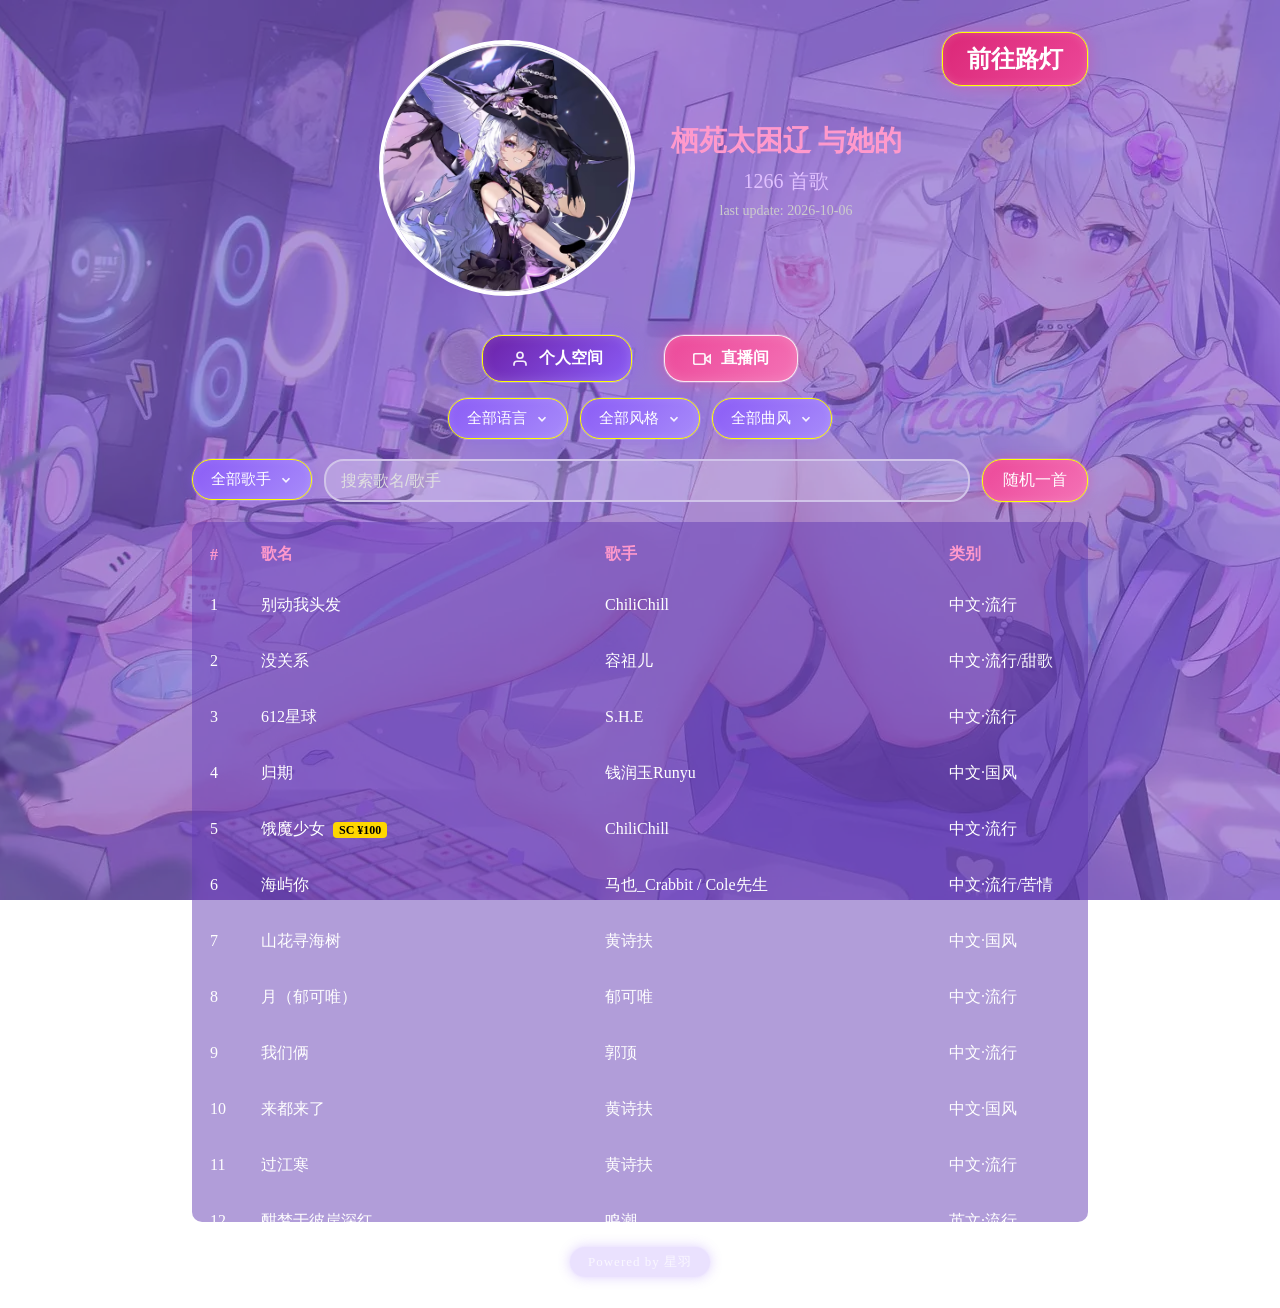
==== index.html @ ec398e2e "更新页面最后更新日期2026-10-06" ====
<!DOCTYPE html>
<html lang="zh-CN">
<head>
<meta charset="UTF-8">
<meta name="viewport" content="width=device-width, initial-scale=1.0, viewport-fit=cover">
<title>栖苑歌单</title>
<link rel="icon" href="./favicon.ico" type="image/x-icon">
<link rel="stylesheet" href="./style.css?v=18">
</head>
<body>
<!-- 欢迎动画遮罩：进入页面时暗化全屏，表情包+欢迎语弹入渐显，约1.8秒后淡出消失 -->
<div id="welcome-overlay">
    <div class="welcome-content">
                        <img class="welcome-emoji" src="./welcome-emoji.png" alt="欢迎表情">
        <span class="welcome-spark s1"></span>
        <span class="welcome-spark s2"></span>
        <span class="welcome-spark s3"></span>
        <span class="welcome-spark s4"></span>
        <span class="welcome-spark s5"></span>
        <p class="welcome-text">欢迎来到苑小苑的歌单</p>
    </div>
</div>
<!-- 随机歌曲弹窗 -->
<div class="random-modal-mask" id="randomModal">
    <div class="random-modal-box">
        <div class="modal-song-title" id="modalSongTitle"></div>
        <div class="modal-singer-text" id="modalSingerText"></div>
        <div class="modal-tag-wrap" id="tagsContainer">
            <span class="modal-tag-item" id="tagLang"></span>
            <span class="modal-tag-item" id="tagGenre"></span>
            <span class="modal-tag-item" id="tagStyle"></span>
        </div>
        <div class="modal-btn-group">
            <button class="modal-action-btn btn-copy-song" id="modalCopyBtn">复制歌名</button>
            <button class="modal-action-btn btn-re-random" id="modalReRandomBtn">重新随机</button>
        </div>
    </div>
</div>
<!-- 气泡容器 -->
<div id="toast-container"></div>

<!-- PC左右并排、文字居中；移动端自动上下 -->
<div class="header">
    <div class="header-avatar-wrap">
        <a href="https://space.bilibili.com/303246676" target="_blank" class="avatar-link">
            <img src="./e22a6dd351d3eb09e7f238e264fd06a2303246676.jpg@560w_560h_1e_1c.avif" alt="头像" class="avatar">
        </a>
    </div>
    <div class="header-text-wrap">
        <h1>栖苑太困辽 与她的</h1>
        <p id="song-count">0 首歌</p>
        <div class="update-info">last update: 2026-10-06</div>
    </div>
    <button class="top-right-btn" onclick="window.open('https://qiyuanyuan.feishu.cn/wiki/ABozwohdai54eWkUhVfc49nLnCe?table=tblAyMnUJgpuWVqp&view=vewXxBNTOK','_blank')">前往路灯</button>
</div>

<!-- B站按钮栏 -->
<div class="user-link-bar">
    <a class="user-link-btn" href="https://space.bilibili.com/303246676" target="_blank">
        <svg class="btn-icon" viewBox="0 0 24 24" fill="none" stroke="currentColor" stroke-width="2">
            <path d="M20 21v-2a4 4 0 0 0-4-4H8a4 4 0 0 0-4 4v2"></path>
            <circle cx="12" cy="7" r="4"></circle>
        </svg>
        个人空间
    </a>
    <a class="user-link-btn live" href="https://live.bilibili.com/10049827" target="_blank">
        <svg class="btn-icon" viewBox="0 0 24 24" fill="none" stroke="currentColor" stroke-width="2">
            <polygon points="23 7 16 12 23 17 23 7"></polygon>
            <rect x="1" y="5" width="15" height="14" rx="2"></rect>
        </svg>
        直播间
    </a>
</div>

<!-- PC端一行筛选（大屏显示） -->
<div class="filter-bar">
    <button class="filter-btn active" data-type="lang" data-val="all">全部语言</button>
    <button class="filter-btn" data-type="lang" data-val="中文">中文</button>
    <button class="filter-btn" data-type="lang" data-val="日文">日文</button>
    <button class="filter-btn" data-type="lang" data-val="英文">英文</button>
    <button class="filter-btn active" data-type="style" data-val="all">全部风格</button>
    <button class="filter-btn" data-type="style" data-val="甜歌">甜歌</button>
    <button class="filter-btn" data-type="style" data-val="苦情">苦情</button>
    <button class="filter-btn active" data-type="qufeng" data-val="all">全部曲风</button>
    <button class="filter-btn" data-type="qufeng" data-val="流行">流行</button>
    <button class="filter-btn" data-type="qufeng" data-val="国风">国风</button>
</div>



<!-- 筛选下拉框（<1700px 时替代一行按钮，交互与歌手下拉一致） -->
<div class="filter-select-bar">
    <div class="singer-select-wrap filter-select-wrap" data-ftype="lang">
        <button type="button" class="singer-select filter-select" aria-haspopup="listbox" aria-expanded="false">
            <span class="singer-select-label">全部语言</span>
            <svg class="singer-select-arrow" viewBox="0 0 24 24" width="14" height="14" fill="none" stroke="#fff" stroke-width="3" aria-hidden="true"><path d="M6 9l6 6 6-6"/></svg>
        </button>
        <ul class="singer-select-dropdown" role="listbox" hidden></ul>
    </div>
    <div class="singer-select-wrap filter-select-wrap" data-ftype="style">
        <button type="button" class="singer-select filter-select" aria-haspopup="listbox" aria-expanded="false">
            <span class="singer-select-label">全部风格</span>
            <svg class="singer-select-arrow" viewBox="0 0 24 24" width="14" height="14" fill="none" stroke="#fff" stroke-width="3" aria-hidden="true"><path d="M6 9l6 6 6-6"/></svg>
        </button>
        <ul class="singer-select-dropdown" role="listbox" hidden></ul>
    </div>
    <div class="singer-select-wrap filter-select-wrap" data-ftype="qufeng">
        <button type="button" class="singer-select filter-select" aria-haspopup="listbox" aria-expanded="false">
            <span class="singer-select-label">全部曲风</span>
            <svg class="singer-select-arrow" viewBox="0 0 24 24" width="14" height="14" fill="none" stroke="#fff" stroke-width="3" aria-hidden="true"><path d="M6 9l6 6 6-6"/></svg>
        </button>
        <ul class="singer-select-dropdown" role="listbox" hidden></ul>
    </div>
</div>
<!-- 搜索 -->
<div class="search-bar">
    <!-- 歌手下拉框：自定义组件（下拉面板滚动条可定制为紫色，动效参考主流现代化下拉框） -->
    <div class="singer-select-wrap" id="singerSelectWrap">
        <button type="button" class="singer-select" id="singerSelectBtn" aria-haspopup="listbox" aria-expanded="false">
            <span class="singer-select-label" id="singerSelectLabel">全部歌手</span>
            <svg class="singer-select-arrow" viewBox="0 0 24 24" width="14" height="14" fill="none" stroke="#fff" stroke-width="3" aria-hidden="true"><path d="M6 9l6 6 6-6"/></svg>
        </button>
        <ul class="singer-select-dropdown" id="singerSelectDropdown" role="listbox" hidden></ul>
    </div>
    <input class="search-input" placeholder="搜索歌名/歌手">
    <button class="random-btn">随机一首</button>
</div>
<!-- 歌单列表 -->
 <div class="list-container">
    <div class="song-list-wrap" id="list"></div>
</div>

<!-- 底部标识 -->
<div class="footer">
    <span class="footer-brand">Powered by 星羽</span>
</div>
<script src="./app.js?v=15"></script>
</body>
</html>
---- style.css ----
/* 全局样式 */
* {
    margin: 0;
    padding: 0;
    box-sizing: border-box;
    -webkit-tap-highlight-color: transparent;
}
/* 禁止 iOS 横屏时自动放大字体 */
html {
    -webkit-text-size-adjust: 100%;
    text-size-adjust: 100%;
}
/* 全局滚动条（Chrome / Edge / Safari）：统一紫色，与歌单列表一致 */
::-webkit-scrollbar {
    width: 8px;
    height: 8px;
}
::-webkit-scrollbar-track {
    background: rgba(255, 255, 255, 0.08);
    border-radius: 4px;
}
::-webkit-scrollbar-thumb {
    background: #b388ff;
    border-radius: 4px;
}
::-webkit-scrollbar-thumb:hover {
    background: #a78bfa;
}
::-webkit-scrollbar-corner {
    background: transparent;
}
/* 隐藏滚动条上下箭头：窗口 + 歌单列表 + 下拉面板（兼容封装浏览器对元素滚动条默认渲染箭头的情况） */
::-webkit-scrollbar-button,
.list-container::-webkit-scrollbar-button,
.singer-select-dropdown::-webkit-scrollbar-button {
    display: none;
    width: 0;
    height: 0;
}

/* ===== 公共胶囊按钮基础样式（优化：抽取各发光按钮的重复属性） ===== */
.top-right-btn, .user-link-btn, .filter-btn, .singer-select, .random-btn, .modal-action-btn {
    border-radius: 20px;
    color: #fff;
    cursor: pointer;
    transition: all 0.22s ease;
    touch-action: manipulation;
}
/* 背景层：用伪元素 fixed 替代 body background-attachment:fixed，兼容 iOS Safari */
body {
    color: #fff;
    position: relative;
    min-height: 100vh;
    min-height: 100dvh;
    /* 滚动条（Firefox）：与歌单列表/下拉面板统一紫色（对齐 danmaku-viewer 写法，避免窗口滚动条走标准模式出现箭头） */
    scrollbar-width: thin;
    scrollbar-color: #b388ff rgba(255, 255, 255, 0.1);
    -webkit-font-smoothing: antialiased;
    overflow-x: hidden;
    /* 适配 iPhone 刘海/底部横条安全区域 */
    padding-top: env(safe-area-inset-top);
    padding-bottom: env(safe-area-inset-bottom);
}
/* 背景图层（fixed 伪元素，iOS 兼容） */
body::before {
    content: '';
    position: fixed;
    inset: 0;
    background-image: var(--bg-url, none);
    background-size: cover;
    background-position: var(--bg-pos, center);
    background-repeat: no-repeat;
    z-index: -2;
}
/* 背景遮罩层 */
body::after {
    content: '';
    position: fixed;
    inset: 0;
    background: rgba(120, 80, 200, 0.6);
    z-index: -1;
}
/* ========== 欢迎动画遮罩（页面载入自动播放约2s后淡出消失） ========== */
#welcome-overlay {
    position: fixed;
    inset: 0;
    z-index: 10000;
    display: flex;
    align-items: center;
    justify-content: center;
    background: radial-gradient(ellipse at center, rgba(40,20,80,0.92), rgba(10,5,30,0.97));
    animation: welcomeFade 2s ease forwards;
}
.welcome-content {
    position: relative;
    text-align: center;
}
/* 欢迎表情（透明底PNG）：弹性弹入后持续心跳脉动 */
.welcome-emoji {
    display: block;
    width: clamp(150px, 22vw, 240px);
    height: auto;
    margin: 0 auto;
    filter: drop-shadow(0 0 26px rgba(236,72,153,0.8)) drop-shadow(0 0 64px rgba(139,92,246,0.5));
    opacity: 0;
    animation: emojiPop 0.55s cubic-bezier(0.34, 1.56, 0.64, 1) 0.1s both,
               heartbeat 1.15s ease-in-out 0.62s infinite;
}
.welcome-text {
    font-size: clamp(26px, 4.5vw, 42px);
    font-weight: 700;
    letter-spacing: 4px;
    color: #ffd6f0;
    text-shadow:
        0 0 14px rgba(236,72,153,0.85),
        0 0 42px rgba(139,92,246,0.65),
        0 2px 6px rgba(0,0,0,0.5);
    margin-top: 30px;
    opacity: 0;
    animation: welcomeTextIn 0.7s ease 0.48s both;
}
/* 光点闪烁（表情包与文字周围） */
.welcome-spark {
    position: absolute;
    width: 6px;
    height: 6px;
    border-radius: 50%;
    background: #ff99cc;
    box-shadow: 0 0 10px #ff99cc, 0 0 22px #ec4899;
    opacity: 0;
    animation: sparkTwinkle 1.5s ease-in-out infinite;
}
.welcome-spark.s1 { top: -96px; left: -46px; animation-delay: 0s; }
.welcome-spark.s2 { top: 34px; right: -96px; animation-delay: 0.3s; }
.welcome-spark.s3 { bottom: -88px; right: -34px; animation-delay: 0.55s; }
.welcome-spark.s4 { top: -120px; right: 26px; width: 4px; height: 4px; animation-delay: 0.8s; }
.welcome-spark.s5 { bottom: -66px; left: 58px; width: 5px; height: 5px; animation-delay: 0.45s; }
@keyframes welcomeFade {
    0%   { opacity: 0; }
    10%  { opacity: 1; }
    88%  { opacity: 1; }
    100% { opacity: 0; }
}
/* 表情包弹性弹入 */
@keyframes emojiPop {
    0%   { opacity: 0; transform: scale(0.4); }
    60%  { opacity: 1; transform: scale(1.1); }
    100% { opacity: 1; transform: scale(1); }
}
/* 心跳脉动 */
@keyframes heartbeat {
    0%, 100% { transform: scale(1); }
    50%      { transform: scale(1.06); }
}
@keyframes welcomeTextIn {
    0%   { opacity: 0; transform: translateY(16px) scale(0.96); }
    100% { opacity: 1; transform: translateY(0) scale(1); }
}
@keyframes sparkTwinkle {
    0%, 100% { opacity: 0; transform: scale(0.6); }
    50%      { opacity: 1; transform: scale(1.25); }
}
/* 用户偏好减少动态效果时直接隐藏欢迎遮罩 */
@media (prefers-reduced-motion: reduce) {
    #welcome-overlay { display: none; }
}

/* ========== 前往路灯按钮（absolute于header右上角，顶部与头像顶部齐平略高，随页面滚动不遮挡） ========== */
.top-right-btn {
    position: absolute;
    /* PC头像顶部距header顶部40px(padding-top)，按钮再上移8px使其略高于头像顶边 */
    top: 32px;
    right: 0;
    padding: 10px 24px;
    border: 1px solid rgba(255,255,0.8);
    background: linear-gradient(135deg, #db2777, #ec4899);
    font-weight: 600;
    font-size: 24px;
    box-shadow:
        0 0 0 1px rgba(255,255,255,0.2),
        0 0 16px rgba(236,72,153,0.5),
        inset 0 0 10px rgba(255,255,255,0.15);
}
.top-right-btn:hover {
    background: linear-gradient(135deg, #be185d, #db2777);
    transform: translateY(-2px) scale(1.04);
    box-shadow:
        0 0 0 1px rgba(255,255,255,0.35),
        0 0 22px rgba(236,72,153,0.7),
        inset 0 0 16px rgba(255,255,255,0.22);
}
.top-right-btn:active {
    transform: translateY(-1px) scale(1.01);
    box-shadow:
        0 0 0 1px rgba(255,255,255,0.25),
        0 0 10px rgba(236,72,153,0.55),
        inset 0 0 6px rgba(0,0,0,0.1);
}
/* ========== 新增：个人空间/直播间按钮栏样式 ========== */
.user-link-bar {
    width: 70%;
    margin: 0 auto 16px;
    display: flex;
    gap: 32px;
    justify-content: center;
    flex-wrap: wrap;
}
.user-link-btn {
    padding: 12px 28px;
    border: 1px solid rgba(255, 255, 0.85);
    background: linear-gradient(135deg, #6b21a8, #8b5cf6);
    font-size: 16px;
    font-weight: 600;
    display: inline-flex;
    align-items: center;
    gap: 10px;
    box-shadow:
        0 0 0 1px rgba(255, 255, 255, 0.2),
        0 0 18px rgba(139, 92, 246, 0.55),
        inset 0 0 12px rgba(255, 255, 255, 0.16);
    text-decoration: none;
    white-space: nowrap;
}
.user-link-btn .btn-icon {
    width: 18px;
    height: 18px;
    stroke-width: 2.3;
    opacity: 0.92;
}
.user-link-btn:hover {
    transform: translateY(-3px) scale(1.05);
    background: linear-gradient(135deg, #581c87, #7c3aed);
    box-shadow:
        0 0 0 1px rgba(255, 255, 255, 0.35),
        0 0 24px rgba(139, 92, 246, 0.75),
        inset 0 0 18px rgba(255, 255, 255, 0.24);
}
.user-link-btn:active {
    transform: translateY(-1px) scale(1.02);
    box-shadow:
        0 0 0 1px rgba(255, 255, 255, 0.25),
        0 0 12px rgba(139, 92, 246, 0.6),
        inset 0 0 8px rgba(0, 0, 0, 0.12);
}
.user-link-btn.live {
    background: linear-gradient(135deg, #ec4899, #f472b6);
    border-color: rgba(255, 255, 255, 0.85);
    box-shadow:
        0 0 0 1px rgba(255, 255, 255, 0.2),
        0 0 18px rgba(236, 72, 153, 0.55),
        inset 0 0 12px rgba(255, 255, 255, 0.16);
}
.user-link-btn.live:hover {
    background: linear-gradient(135deg, #db2777, #ec4899);
    box-shadow:
        0 0 0 1px rgba(255, 255, 255, 0.35),
        0 0 24px rgba(236, 72, 153, 0.75),
        inset 0 0 18px rgba(255, 255, 255, 0.24);
}
.user-link-btn.live:active {
    transform: translateY(-1px) scale(1.02);
    box-shadow:
        0 0 0 1px rgba(255, 255, 255, 0.25),
        0 0 12px rgba(236, 72, 153, 0.6),
        inset 0 0 8px rgba(0, 0, 0, 0.12);
}
/* ========== 右上角堆叠气泡提示框 ========== */
#toast-container {
    position: fixed;
    top: calc(80px + env(safe-area-inset-top));
    right: 20px;
    z-index: 9999;
    display: flex;
    flex-direction: column;
    gap: 8px;
}
.toast-item {
    padding: 12px 20px;
    background: rgba(76, 175, 80, 0.9);
    color: #fff;
    border-radius: 6px;
    font-size: 14px;
    min-width: 220px;
    box-shadow: 0 2px 8px rgba(0,0,0,0.2);
    opacity: 0;
    transform: translateX(120%);
    transition: all 0.3s ease;
    pointer-events: none;
}
.toast-item.show {
    opacity: 1;
    transform: translateX(0);
}
.toast-item.error {
    background: rgba(244, 67, 54, 0.9);
}
/* ========== 头部布局【PC专用配置】 ========== */
.header {
    position: relative;
    width: 70%;
    margin: 0 auto 20px;
    padding: 40px 0 15px 0; /* 上40px 下15px */
    display: flex;
    align-items: center;
    justify-content: center;
    gap: 36px;
}
/* 头像容器禁止压缩 */
.header-avatar-wrap {
    flex-shrink: 0;
}
/* PC文字居中对齐 */
.header-text-wrap {
    display: flex;
    flex-direction: column;
    gap: 8px;
    text-align: center;
}
/* 头像恢复256px原始尺寸 */
.avatar-link {
    position: relative;
    display: inline-block;
    text-decoration: none;
}
.avatar {
    width: 256px;
    height: 256px;
    border-radius: 50%;
    border: 4px solid #fff;
    transition: transform 0.3s ease;
}
.avatar-link:hover .avatar {
    transform: scale(1.05);
}
/* ========== B站开播中：头像周围音乐律动动画 ========== */
/* 两圈粉色光环交替扩散；默认完全隐藏（animation:none 使 opacity:0 生效），仅 .live 时应用动画 */
/* 注意：不能用 animation-play-state:paused 控制显隐——Chrome 下 paused 会停在 0% 帧导致光环常显 */
.avatar-link::before,
.avatar-link::after {
    content: '';
    position: absolute;
    inset: 0;
    border-radius: 50%;
    border: 4px solid rgba(244, 114, 182, 0.9);
    box-shadow: 0 0 14px rgba(236, 72, 153, 0.55), inset 0 0 14px rgba(236, 72, 153, 0.35);
    pointer-events: none;
    opacity: 0;
    animation: none;
}
.avatar-link.live::before {
    animation: livePulse 1.8s ease-out infinite;
}
.avatar-link.live::after {
    animation: livePulse 1.8s ease-out 0.9s infinite;
}
@keyframes livePulse {
    0%   { transform: scale(1.06); opacity: 0.9; }
    100% { transform: scale(1.36); opacity: 0; }
}
.header h1 {
    font-size: 28px;
    color: #ff99cc;
    margin: 0;
}
.header p {
    font-size: 20px;
    color: #e0c0ff;
    margin: 0;
}
.update-info {
    font-size: 14px;
    color: #ccc;
}
/* ========== PC端筛选栏 ========== */
.filter-bar {
    width: 70%;
    margin: 0 auto 20px;
    display: flex;
    flex-wrap: wrap;
    gap: 12px;
    align-items: center;
    justify-content: center;
}
/* ========== 筛选下拉栏（<1700px 时替代一行按钮，交互与歌手下拉一致，占用更少空间） ========== */
.filter-select-bar {
    display: none;
    width: 70%;
    margin: 0 auto 20px;
    flex-wrap: wrap;
    gap: 12px;
    align-items: center;
    justify-content: center;
}
/* 筛选下拉容器：默认按内容宽度紧凑并排居中；≤1024px 时均分整行防止换行 */
.filter-select-wrap {
    flex: 0 0 auto;
}
.filter-select {
    justify-content: center;
}
/* <1700px：隐藏一行按钮，切换为筛选下拉栏 */
@media (max-width: 1699px) {
    .filter-bar { display: none; }
    .filter-select-bar { display: flex; }
}

.filter-btn {
    padding: 14px 32px;
    border: 1px solid rgba(255,255,255,0.75);
    background: linear-gradient(135deg, #8b5cf6, #a78bfa);
    font-weight: 500;
    font-size: 15px;
    box-shadow:
        0 0 0 1px rgba(255,255,255,0.15),
        0 0 12px rgba(139,92,246,0.4),
        inset 0 0 8px rgba(255,255,255,0.12);
}
.filter-btn:hover {
    transform: translateY(-2px) scale(1.04);
    background: linear-gradient(135deg, #7c3aed, #8b5cf6);
    box-shadow:
        0 0 0 1px rgba(255,255,255,0.3),
        0 0 18px rgba(139,92,246,0.6),
        inset 0 0 14px rgba(255,255,255,0.2);
}
.filter-btn.active {
    background: linear-gradient(135deg, #5b21b6, #7c3aed);
    box-shadow:
        0 0 0 1px rgba(255,255,255,0.4),
        0 0 22px rgba(139,92,246,0.75),
        inset 0 0 16px rgba(255,255,255,0.24);
    transform: scale(1.04);
}
.filter-btn:active {
    transform: translateY(-1px) scale(1.01);
    box-shadow:
        0 0 0 1px rgba(255,255,255,0.2),
        0 0 8px rgba(139,92,246,0.45),
        inset 0 0 4px rgba(0,0,0,0.1);
}
/* ========== 搜索区：歌手下拉框 + 随机按钮 统一发光胶囊 ========== */
.search-bar {
    width: 70%;
    margin: 0 auto 20px;
    display: flex;
    gap: 12px;
}
/* 歌手筛选下拉框（自定义组件）：现代化交互，hover 仅增亮发光，不放大不位移 */
.singer-select-wrap {
    position: relative;
}
.singer-select {
    display: inline-flex;
    align-items: center;
    gap: 8px;
    padding: 10px 18px;
    border: 1px solid rgba(255,255,0.8);
    background: linear-gradient(135deg, #8b5cf6, #a78bfa);
    font-weight: 500;
    font-size: 15px;
    white-space: nowrap;
    color: #fff;
    max-width: 230px;
    cursor: pointer;
    box-shadow:
        0 0 0 1px rgba(255,255,255,0.18),
        0 0 12px rgba(139,92,246,0.45),
        inset 0 0 8px rgba(255,255,255,0.12);
}
.singer-select:hover {
    background: linear-gradient(135deg, #7c3aed, #8b5cf6);
    box-shadow:
        0 0 0 1px rgba(255,255,255,0.35),
        0 0 16px rgba(139,92,246,0.6),
        inset 0 0 12px rgba(255,255,255,0.2);
}
.singer-select:active {
    box-shadow:
        0 0 0 1px rgba(255,255,255,0.25),
        0 0 10px rgba(139,92,246,0.55),
        inset 0 0 6px rgba(0,0,0,0.08);
}
.singer-select-label {
    overflow: hidden;
    text-overflow: ellipsis;
}
.singer-select-arrow {
    flex-shrink: 0;
    opacity: 0.9;
    transition: transform 0.22s ease;
}
.singer-select-wrap.open .singer-select-arrow {
    transform: rotate(180deg);
}
/* 下拉面板：深色半透明、紫色滚动条（与歌单列表一致） */
.singer-select-dropdown {
    position: absolute;
    top: calc(100% + 6px);
    left: 0;
    z-index: 999;
    min-width: 100%;
    max-width: 260px;
    max-height: 300px;
    overflow-y: auto;
    overflow-x: hidden;
    list-style: none;
    margin: 0;
    padding: 6px;
    background: rgba(76, 29, 149, 0.97);
    border: 1px solid rgba(255, 255, 255, 0.28);
    border-radius: 12px;
    box-shadow: 0 8px 24px rgba(0, 0, 0, 0.35), 0 0 14px rgba(139, 92, 246, 0.35);
    animation: dropdownIn 0.16s ease;
    /* 重置 body 继承的标准滚动条属性，强制走 ::-webkit-scrollbar 自定义路径（避免封装浏览器标准模式渲染箭头） */
    scrollbar-width: auto;
    scrollbar-color: auto;
}
.singer-select-dropdown[hidden] {
    display: none;
}
.singer-select-dropdown::-webkit-scrollbar {
    width: 8px;
}
.singer-select-dropdown::-webkit-scrollbar-track {
    background: rgba(255, 255, 255, 0.1);
    border-radius: 4px;
}
.singer-select-dropdown::-webkit-scrollbar-thumb {
    background: #b388ff;
    border-radius: 4px;
}
.singer-opt {
    display: flex;
    align-items: center;
    justify-content: space-between;
    gap: 12px;
    padding: 8px 10px;
    border-radius: 8px;
    color: #fff;
    font-size: 14px;
    cursor: pointer;
    white-space: nowrap;
    transition: background 0.15s ease;
}
.singer-opt:hover {
    background: rgba(139, 92, 246, 0.45);
}
.singer-opt.active {
    background: rgba(236, 72, 153, 0.42);
    font-weight: 600;
}
.singer-opt-name {
    overflow: hidden;
    text-overflow: ellipsis;
}
.singer-opt-count {
    flex-shrink: 0;
    font-size: 12px;
    color: #e0c0ff;
}
@keyframes dropdownIn {
    from { opacity: 0; transform: translateY(-4px); }
    to   { opacity: 1; transform: translateY(0); }
}
.random-btn {
    padding: 10px 20px;
    border: 1px solid rgba(255,255,0.8);
    background: linear-gradient(135deg, #ec4899, #f472b6);
    font-weight: 500;
    font-size: 16px;
    white-space: nowrap;
    box-shadow:
        0 0 0 1px rgba(255,255,255,0.18),
        0 0 12px rgba(236,72,153,0.45),
        inset 0 0 8px rgba(255,255,255,0.12);
}
.random-btn:hover {
    background: linear-gradient(135deg, #db2777, #ec4899);
    transform: translateY(-2px) scale(1.04);
    box-shadow:
        0 0 0 1px rgba(255,255,255,0.32),
        0 0 18px rgba(236,72,153,0.65),
        inset 0 0 14px rgba(255,255,255,0.2);
}
.random-btn:active {
    transform: translateY(-1px) scale(1.01);
    box-shadow:
        0 0 0 1px rgba(255,255,255,0.22),
        0 0 8px rgba(236,72,153,0.5),
        inset 0 0 4px rgba(0,0,0,0.1);
}
/* ========== 底部标识（Powered by） ========== */
.footer {
    width: 70%;
    margin: 24px auto 30px;
    text-align: center;
}
.footer-brand {
    display: inline-block;
    padding: 6px 18px;
    font-size: 13px;
    color: rgba(255, 255, 255, 0.75);
    letter-spacing: 1px;
    border: 1px solid rgba(255, 255, 255, 0.25);
    border-radius: 20px;
    background: rgba(139, 92, 246, 0.18);
    box-shadow: 0 0 12px rgba(139, 92, 246, 0.25);
}
.search-input {
    flex: 1;
    padding: 10px 15px;
    border: 2px solid #d1c4e9;
    border-radius: 20px;
    background: rgba(255, 255, 255, 0.2);
    color: #fff;
    font-size: 16px;
    min-width: 0;
    transition: border 0.25s ease, box-shadow 0.25s ease;
}
.search-input:focus {
    outline: none;
    border-color: #b388ff;
    box-shadow: 0 0 14px rgba(139,92,246,0.4);
}
.search-input::placeholder {
    color: #e0e0e0;
}
/* ========== 歌单列表容器 ========== */
.list-container {
    width: 70%;
    margin: 0 auto;
    max-height: 700px;
    overflow-y: auto;
    overflow-x: hidden;
    border-radius: 10px;
    background: rgba(100, 60, 180, 0.5);
    padding: 10px;
    -webkit-overflow-scrolling: touch;
    overscroll-behavior: contain;
    /* 重置 body 继承的标准滚动条属性，强制走 ::-webkit-scrollbar 自定义路径（避免封装浏览器标准模式渲染箭头） */
    scrollbar-width: auto;
    scrollbar-color: auto;
}
/* 自定义滚动条 */
.list-container::-webkit-scrollbar {
    width: 8px;
}
.list-container::-webkit-scrollbar-track {
    background: rgba(255, 255, 255, 0.1);
    border-radius: 4px;
}
.list-container::-webkit-scrollbar-thumb {
    background: #b388ff;
    border-radius: 4px;
}
/* 列表外层容器 */
.song-list-wrap {
    display: flex;
    flex-direction: column;
}
/* PC表头行 */
.song-header-pc {
    display: flex;
    align-items: center;
    padding: 12px 8px;
    border-radius: 12px;
    color: #ff99cc;
    font-weight: bold;
}
/* PC歌曲行 */
.song-row-pc {
    display: flex;
    align-items: center;
    padding: 12px 8px;
    border-radius: 12px;
    transition: all 0.2s ease;
    cursor: pointer;
    transform-origin: center;
    overflow: hidden;
	line-height: 32px;
    touch-action: manipulation;
}
/* PC悬浮样式 */
.song-row-pc:hover {
    background: rgba(255, 255, 255, 0.12);
    transform: scale(1.01);
    border-radius: 14px;
    box-shadow: 0 0 10px rgba(255,153,204,0.3);
}
.song-row-pc:hover .col-title {
    color: #ff99cc !important;
    font-weight: 600;
}
/* PC列宽比例 */
.col-index { width: 5%; white-space: nowrap; padding-right: 8px; }
.col-title { width: 40%; overflow: hidden; text-overflow: ellipsis; white-space: nowrap; padding: 0 8px; }
.col-singer { width: 40%; overflow: hidden; text-overflow: ellipsis; white-space: nowrap; padding: 0 8px; }
.col-cate { width: 15%; overflow: hidden; text-overflow: ellipsis; white-space: nowrap; padding: 0 8px; }

/* 移动端单行样式 */
.song-row-mobile {
    display: none;
    padding: 15px 10px;
    border-radius: 12px;
    transition: all 0.2s ease;
    cursor: pointer;
    transform-origin: center;
    overflow: hidden;
    justify-content: space-between;
    align-items: flex-start;
    touch-action: manipulation;
}
.song-row-mobile:hover {
    background: rgba(255, 255, 255, 0.12);
    transform: scale(1.015);
    border-radius: 14px;
    box-shadow: 0 0 10px rgba(255,153,204,0.3);
}
.song-row-mobile:hover .mobile-title {
    color: #ff99cc !important;
    font-weight: bold;
}
.mobile-left {
    display: flex;
    align-items: flex-start;
    gap: 10px;
    flex: 1;
}
.mobile-index {
    color: #ff99cc;
    font-weight: bold;
    font-size: 14px;
    min-width: 20px;
    margin-top: 2px;
}
.mobile-title-wrap {
    display: flex;
    flex-direction: column;
    gap: 4px;
}
.mobile-title {
    font-size: 16px;
    font-weight: bold;
    transition: color 0.2s ease;
}
.mobile-singer {
    font-size: 14px;
    color: #ccc;
}
.mobile-category {
    color: #e0c0ff;
    font-size: 13px;
    text-align: right;
    min-width: 80px;
    display: flex;
    align-items: center;
    justify-content: flex-end;
}
/* ========== 改版紧凑半透明弹窗 ========== */
.random-modal-mask {
    position: fixed;
    inset: 0;
    background: rgba(0,0,0,0.65);
    z-index: 9999;
    display: none;
    align-items: center;
    justify-content: center;
    padding: 16px;
}
.random-modal-mask.show {
    display: flex;
}
.random-modal-box {
    width: 800px;
    max-width: 100%;
    background: rgba(110, 70, 190, 0.72);
    border-radius: 20px;
    padding: 22px 22px;
    position: relative;
    box-shadow: 0 6px 26px rgba(0,0,0,0.25);
}
.modal-song-title {
    font-size: 34px;
    font-weight: bold;
    color: #ffffff;
    text-align: center;
    margin-bottom: 12px;
    line-height: 1.2;
}
.modal-title-badge {
    display: inline-block;
    margin-left: 8px;
    padding: 2px 7px;
    border-radius: 6px;
    background-color: #ffd700;
    color: #000;
    font-size: 13px;
    font-weight: bold;
    vertical-align: middle;
}
.modal-singer-text {
    font-size: 17px;
    color: #e8d8ff;
    text-align: center;
    margin-bottom: 14px;
}
.modal-tag-wrap {
    display: flex;
    gap: 8px;
    justify-content: center;
    margin-bottom: 24px;
    flex-wrap: wrap;
}
.modal-tag-item {
    padding: 5px 14px;
    border: 1px solid rgba(255,255,255,0.4);
    border-radius: 20px;
    color: #fff;
    font-size: 14px;
    background: rgba(255,255,255,0.1);
}
/* ========== 弹窗底部按钮 发光胶囊优化 ========== */
.modal-btn-group {
    display: flex;
    gap: 30px;
}
.modal-action-btn {
    flex: 1;
    padding: 11px 0;
    border: 1px solid rgba(255,255,0.8);
    font-size: 16px;
    font-weight: 600;
}
.btn-copy-song {
    background: linear-gradient(135deg, #16a34a, #4ade80);
    color: #fff;
    box-shadow:
        0 0 0 1px rgba(255,255,255,0.18),
        0 0 12px rgba(74,222,128,0.45),
        inset 0 0 8px rgba(255,255,255,0.12);
}
.btn-copy-song:hover {
    background: linear-gradient(135deg, #15803d, #16a34a);
    transform: translateY(-2px) scale(1.03);
    box-shadow:
        0 0 0 1px rgba(255,255,255,0.32),
        0 0 18px rgba(74,222,128,0.65),
        inset 0 0 14px rgba(255,255,255,0.2);
}
.btn-re-random {
    background: linear-gradient(135deg, #ec4899, #f472b6);
    color: #fff;
    box-shadow:
        0 0 0 1px rgba(255,255,255,0.18),
        0 0 12px rgba(236,72,153,0.45),
        inset 0 0 8px rgba(255,255,255,0.12);
}
.btn-re-random:hover {
    background: linear-gradient(135deg, #db2777, #ec4899);
    transform: translateY(-2px) scale(1.03);
    box-shadow:
        0 0 0 1px rgba(255,255,255,0.32),
        0 0 18px rgba(236,72,153,0.65),
        inset 0 0 14px rgba(255,255,255,0.2);
}
.modal-action-btn:active {
    transform: translateY(-1px) scale(1.01);
    box-shadow:
        0 0 0 1px rgba(255,255,255,0.22),
        0 0 8px rgba(0,0,0,0.2),
        inset 0 0 4px rgba(0,0,0,0.1);
}
/* ========== 移动端/平板1024px以下专属筛选栏切换 ========== */
@media (max-width: 1024px) {
    /* 头部改为垂直上下 */
    .header {
        width: 95%;
        flex-direction: column;
        text-align: center;
        gap: 8px;
        padding: 16px 0 0 0;
		margin-bottom: 10px;
    }
    .header-text-wrap {
        align-items: center;
        gap: 2px;
    }
    .avatar {
        width: 140px;
        height: 140px;
    }
    .header h1 { font-size: 22px; }
    .header p { font-size: 16px; }

    /* 筛选下拉栏适配移动端宽度 */
    .filter-select-bar {
        width: 95%;
    }

    .user-link-bar { width: 95%; }
    .search-bar { width: 95%; }
    .singer-select, .random-btn { padding: 10px 12px; font-size: 14px; }
    .singer-select { max-width: 190px; }
    .singer-select-dropdown { max-width: 240px; }
    .footer { width: 95%; }
    
    .list-container { width: 95%; max-height: 480px; }
    
    /* 隐藏PC表头和PC行，展示移动端行 */
    .song-header-pc { display: none; }
    .song-row-pc { display: none; }
    .song-row-mobile { display: flex; }

    .mobile-title {
        font-size: 16px;
    }
    .mobile-singer {
        font-size: 14px;
        color: #ccc;
    }
    .mobile-category {
        color: #e0c0ff;
        font-size: 13px;
        min-width: 80px;
    }
    .top-right-btn {
        top: calc(10px + env(safe-area-inset-top));
        right: 8px;
        transform: none;
        font-size: 18px;
        padding: 8px 20px;
    }
    .top-right-btn:hover, .top-right-btn:active {
        transform: none;
    }
}
/* 小屏手机480px适配 */
@media (max-width: 480px) {
    .random-modal-box {
        padding: 18px 16px;
    }
    .modal-song-title {
        font-size: 26px;
        margin-bottom: 10px;
		height: 60px;
    }
    .modal-singer-text {
        font-size: 15px;
        margin-bottom: 12px;
    }
    .modal-tag-wrap {
        gap: 6px;
        margin-bottom: 18px;
    }
    .modal-tag-item {
        font-size: 12px;
        padding: 4px 10px;
    }
    .modal-action-btn {
        padding: 9px 0;
        font-size: 14px;
    }
    .modal-title-badge {
        font-size: 11px;
        padding: 2px 5px;
    }
    .user-link-btn {
		padding: 10px 20px;
		font-size: 15px;
	}
	.user-link-btn .btn-icon {
		width: 16px;
		height: 16px;
	}
    .top-right-btn {
        font-size: 16px;
        padding: 8px 18px;
    }

    .search-bar { flex-wrap: nowrap; }
    .singer-select, .random-btn { padding: 8px 10px; font-size: 12px; }
    .singer-select { max-width: 150px; }
    .singer-select-dropdown { max-width: 220px; }
    /* 手机端：三个筛选下拉均分一行，避免换行（481-1024px 保持紧凑居中） */
    .filter-select-wrap {
        flex: 1 1 0;
        min-width: 0;
    }
    .filter-select {
        width: 100%;
    }
    /* iOS 输入框字体须 ≥16px 防止聚焦时自动缩放页面 */
    .search-input { font-size: 16px; padding: 8px 10px; }
    
    .mobile-title {
        font-size: 15px;
    }
    .mobile-singer {
        font-size: 13px;
    }
    .mobile-category {
        font-size: 12px;
        min-width: 70px;
    }
}
/* 付费标识小徽章 */
.badge-sc {
  display: inline-block;
  margin-left: 8px;
  padding: 2px 6px;
  border-radius: 4px;
  background-color: #ffd700;
  color: #000;
  font-size: 12px;
  font-weight: bold;
  line-height: 1;
  white-space: nowrap;
}
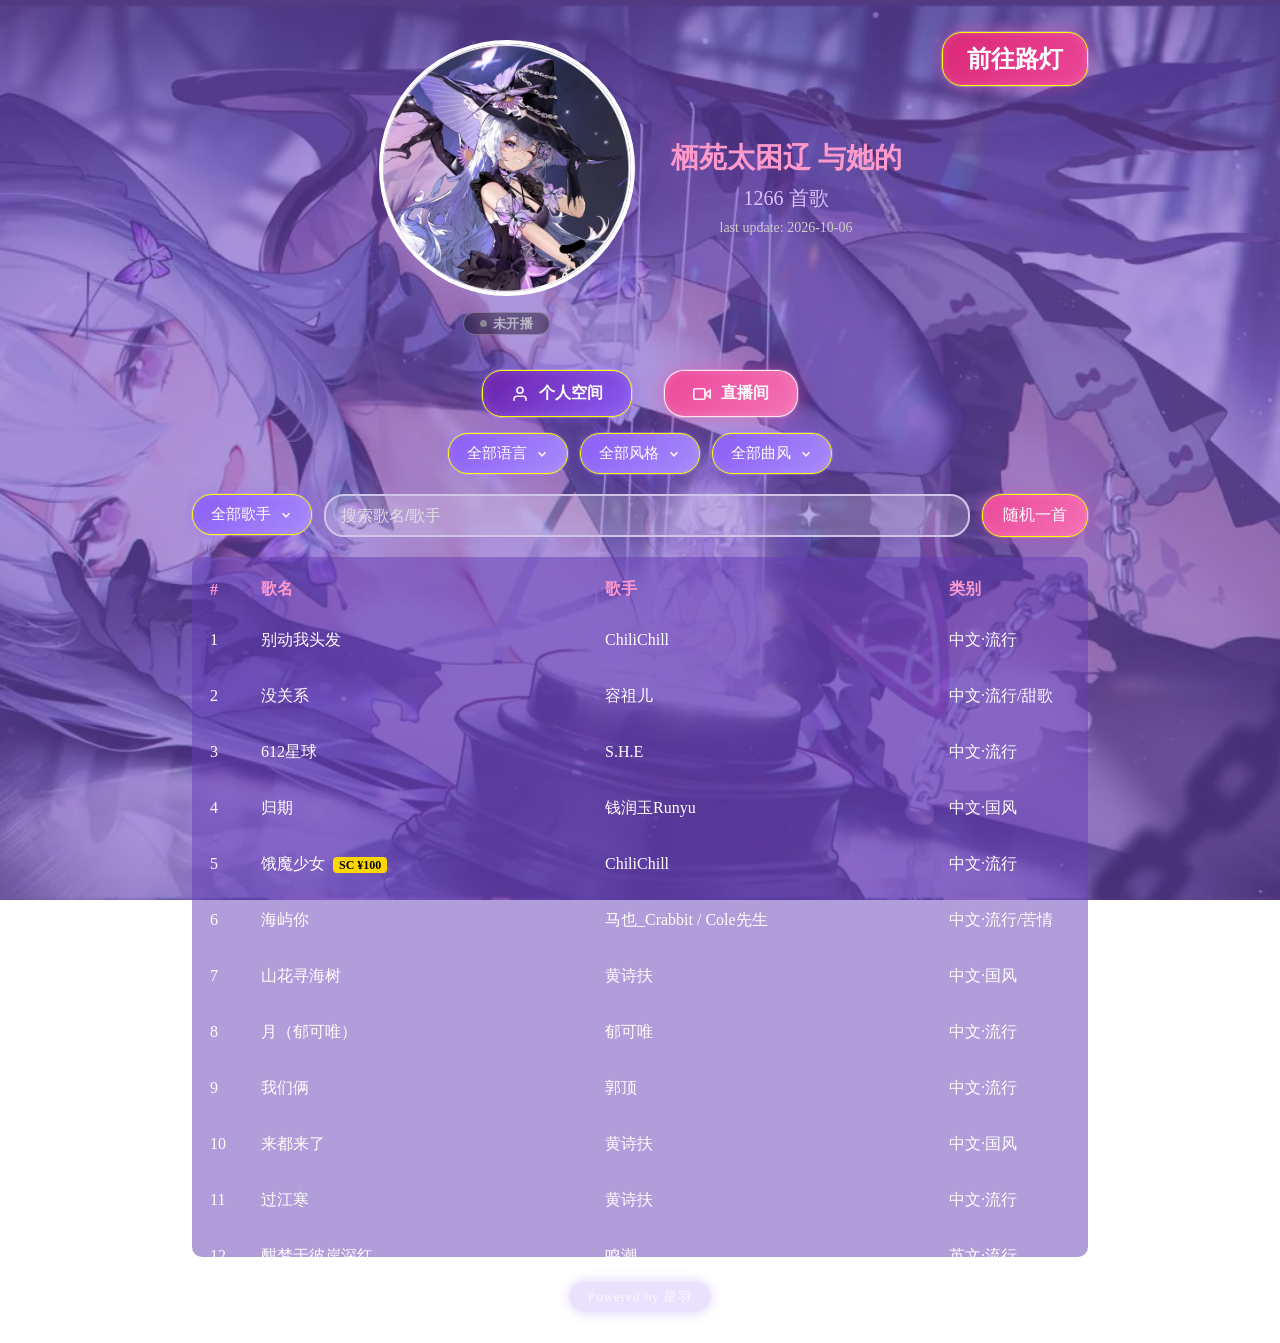
==== commit 310c550d: "头像下方新增直播状态圆框标识：开播显示粉色「直播中」+呼吸绿点，未开播显示灰色「未开播」；v19/v16" ====
--- a/index.html
+++ b/index.html
@@ -5,7 +5,7 @@
 <meta name="viewport" content="width=device-width, initial-scale=1.0, viewport-fit=cover">
 <title>栖苑歌单</title>
 <link rel="icon" href="./favicon.ico" type="image/x-icon">
-<link rel="stylesheet" href="./style.css?v=18">
+<link rel="stylesheet" href="./style.css?v=19">
 </head>
 <body>
 <!-- 欢迎动画遮罩：进入页面时暗化全屏，表情包+欢迎语弹入渐显，约1.8秒后淡出消失 -->
@@ -45,6 +45,8 @@
         <a href="https://space.bilibili.com/303246676" target="_blank" class="avatar-link">
             <img src="./e22a6dd351d3eb09e7f238e264fd06a2303246676.jpg@560w_560h_1e_1c.avif" alt="头像" class="avatar">
         </a>
+        <!-- 直播状态圆框标识：开播=直播中（粉色发光），未开播=未开播（低调灰） -->
+        <div class="live-badge" id="liveBadge">未开播</div>
     </div>
     <div class="header-text-wrap">
         <h1>栖苑太困辽 与她的</h1>
@@ -134,6 +136,6 @@
 <div class="footer">
     <span class="footer-brand">Powered by 星羽</span>
 </div>
-<script src="./app.js?v=15"></script>
+<script src="./app.js?v=16"></script>
 </body>
 </html>
--- a/style.css
+++ b/style.css
@@ -306,8 +306,11 @@
     justify-content: center;
     gap: 36px;
 }
-/* 头像容器禁止压缩 */
+/* 头像容器禁止压缩，头像与直播状态标识纵向居中排列 */
 .header-avatar-wrap {
+    display: flex;
+    flex-direction: column;
+    align-items: center;
     flex-shrink: 0;
 }
 /* PC文字居中对齐 */
@@ -332,6 +335,50 @@
 }
 .avatar-link:hover .avatar {
     transform: scale(1.05);
+}
+/* ========== 直播状态圆框标识（头像正下方） ========== */
+/* 未开播默认：低调灰色胶囊；开播 .live：粉色发光 + 呼吸红点 */
+.live-badge {
+    margin-top: 12px;
+    display: inline-flex;
+    align-items: center;
+    gap: 6px;
+    padding: 4px 16px;
+    border-radius: 999px;
+    font-size: 13px;
+    font-weight: 600;
+    letter-spacing: 0.5px;
+    line-height: 1;
+    color: #b9b8c9;
+    border: 1.5px solid rgba(255, 255, 255, 0.28);
+    background: rgba(15, 10, 30, 0.45);
+    backdrop-filter: blur(4px);
+    -webkit-backdrop-filter: blur(4px);
+    user-select: none;
+}
+.live-badge::before {
+    content: '';
+    width: 7px;
+    height: 7px;
+    border-radius: 50%;
+    background: #8a8796;
+    flex-shrink: 0;
+}
+.live-badge.live {
+    color: #ff99cc;
+    border-color: rgba(244, 114, 182, 0.85);
+    background: rgba(244, 114, 182, 0.16);
+    text-shadow: 0 0 10px rgba(236, 72, 153, 0.65);
+    box-shadow: 0 0 12px rgba(236, 72, 153, 0.35);
+}
+.live-badge.live::before {
+    background: #4ade80;
+    box-shadow: 0 0 6px rgba(74, 222, 128, 0.95);
+    animation: liveDot 1.2s ease-in-out infinite;
+}
+@keyframes liveDot {
+    0%, 100% { opacity: 1; transform: scale(1); }
+    50%      { opacity: 0.5; transform: scale(0.78); }
 }
 /* ========== B站开播中：头像周围音乐律动动画 ========== */
 /* 两圈粉色光环交替扩散；默认完全隐藏（animation:none 使 opacity:0 生效），仅 .live 时应用动画 */
@@ -890,6 +937,7 @@
         width: 140px;
         height: 140px;
     }
+    .live-badge { margin-top: 8px; padding: 3px 12px; font-size: 12px; }
     .header h1 { font-size: 22px; }
     .header p { font-size: 16px; }
 
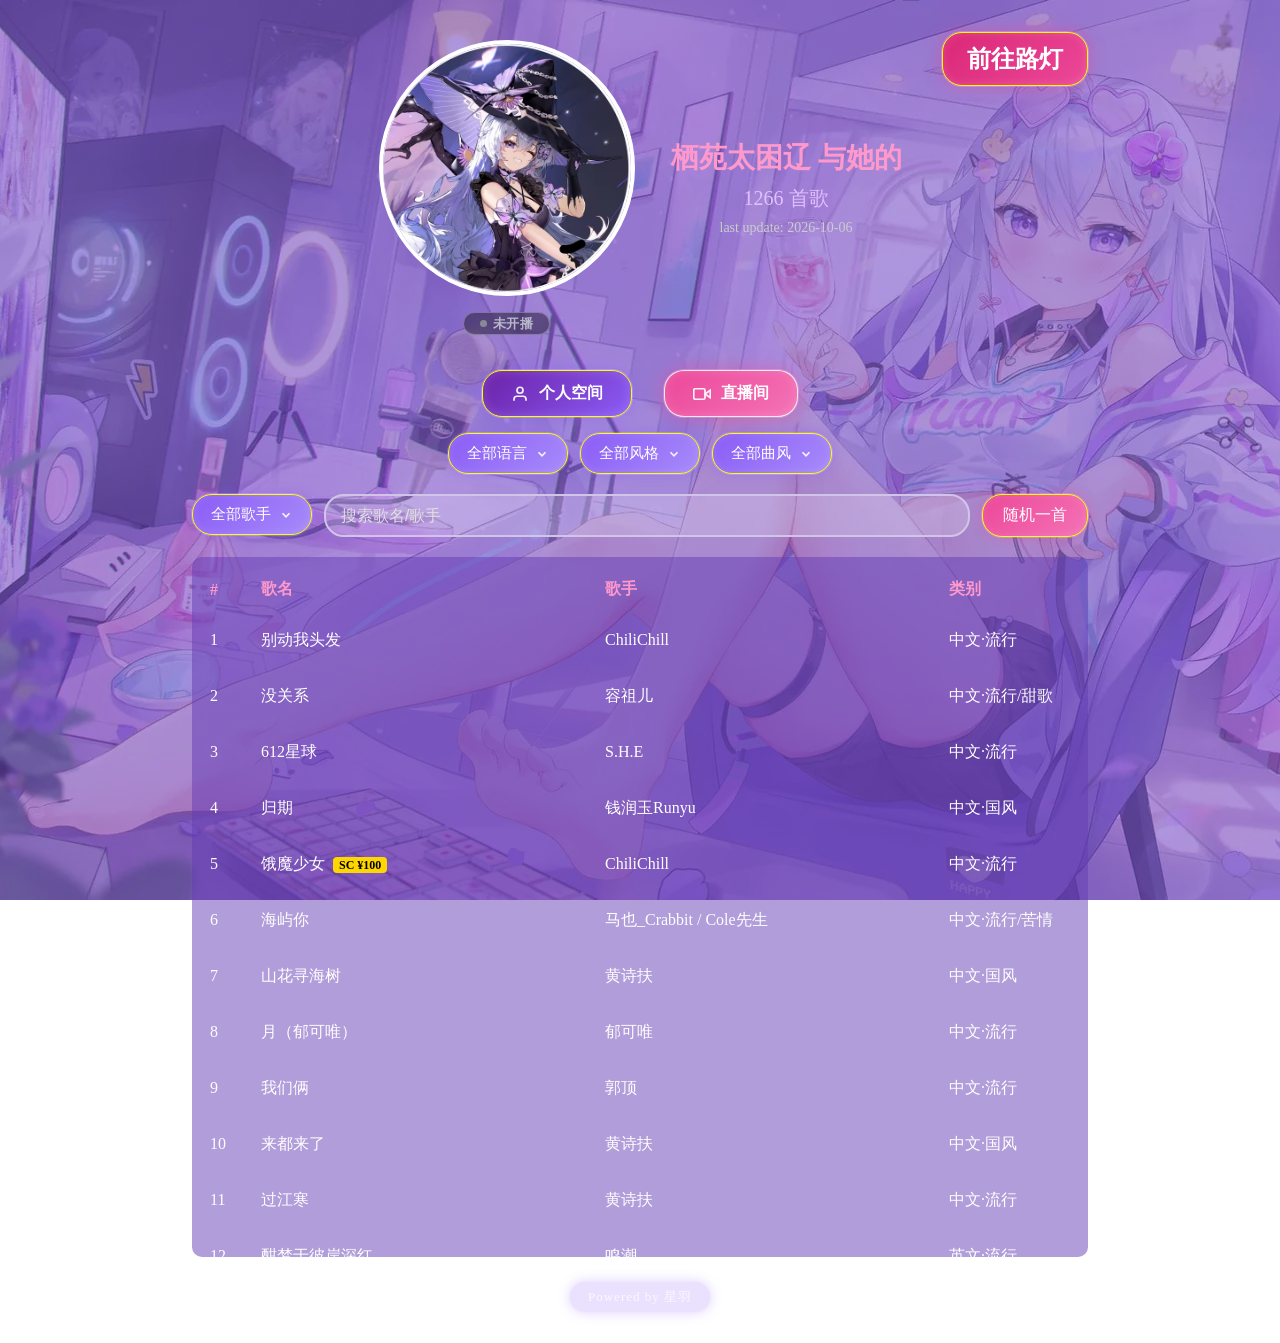
==== commit 67570b4e: "搜索/筛选无结果时显示空状态提示（放大镜图标+引导文案），并增加一键清空筛选快捷按钮；v21/v18" ====
--- a/index.html
+++ b/index.html
@@ -5,7 +5,7 @@
 <meta name="viewport" content="width=device-width, initial-scale=1.0, viewport-fit=cover">
 <title>栖苑歌单</title>
 <link rel="icon" href="./favicon.ico" type="image/x-icon">
-<link rel="stylesheet" href="./style.css?v=19">
+<link rel="stylesheet" href="./style.css?v=21">
 </head>
 <body>
 <!-- 欢迎动画遮罩：进入页面时暗化全屏，表情包+欢迎语弹入渐显，约1.8秒后淡出消失 -->
@@ -136,6 +136,6 @@
 <div class="footer">
     <span class="footer-brand">Powered by 星羽</span>
 </div>
-<script src="./app.js?v=16"></script>
+<script src="./app.js?v=18"></script>
 </body>
 </html>
--- a/style.css
+++ b/style.css
@@ -563,6 +563,57 @@
     scrollbar-width: auto;
     scrollbar-color: auto;
 }
+/* ========== 空状态提示：搜索/筛选无结果时显示 ========== */
+.empty-state {
+    display: flex;
+    flex-direction: column;
+    align-items: center;
+    justify-content: center;
+    gap: 10px;
+    padding: 70px 20px;
+    text-align: center;
+    color: #c9c2e8;
+    user-select: none;
+}
+.empty-icon {
+    width: 56px;
+    height: 56px;
+    margin-bottom: 6px;
+    color: rgba(179, 136, 255, 0.55);
+}
+.empty-title {
+    font-size: 17px;
+    font-weight: 600;
+    color: #e6dcff;
+    letter-spacing: 0.5px;
+}
+.empty-sub {
+    font-size: 13px;
+    color: #9a93b8;
+}
+.empty-reset {
+    margin-top: 14px;
+    padding: 8px 24px;
+    border-radius: 999px;
+    font-size: 13px;
+    font-weight: 600;
+    letter-spacing: 0.5px;
+    cursor: pointer;
+    color: #e6dcff;
+    border: 1.5px solid rgba(179, 136, 255, 0.6);
+    background: rgba(139, 92, 246, 0.28);
+    transition: all 0.25s ease;
+    user-select: none;
+}
+.empty-reset:hover {
+    background: rgba(139, 92, 246, 0.45);
+    border-color: rgba(179, 136, 255, 0.9);
+    box-shadow: 0 0 10px rgba(139, 92, 246, 0.4);
+    transform: translateY(-1px);
+}
+.empty-reset:active {
+    transform: translateY(0);
+}
 .singer-select-dropdown[hidden] {
     display: none;
 }
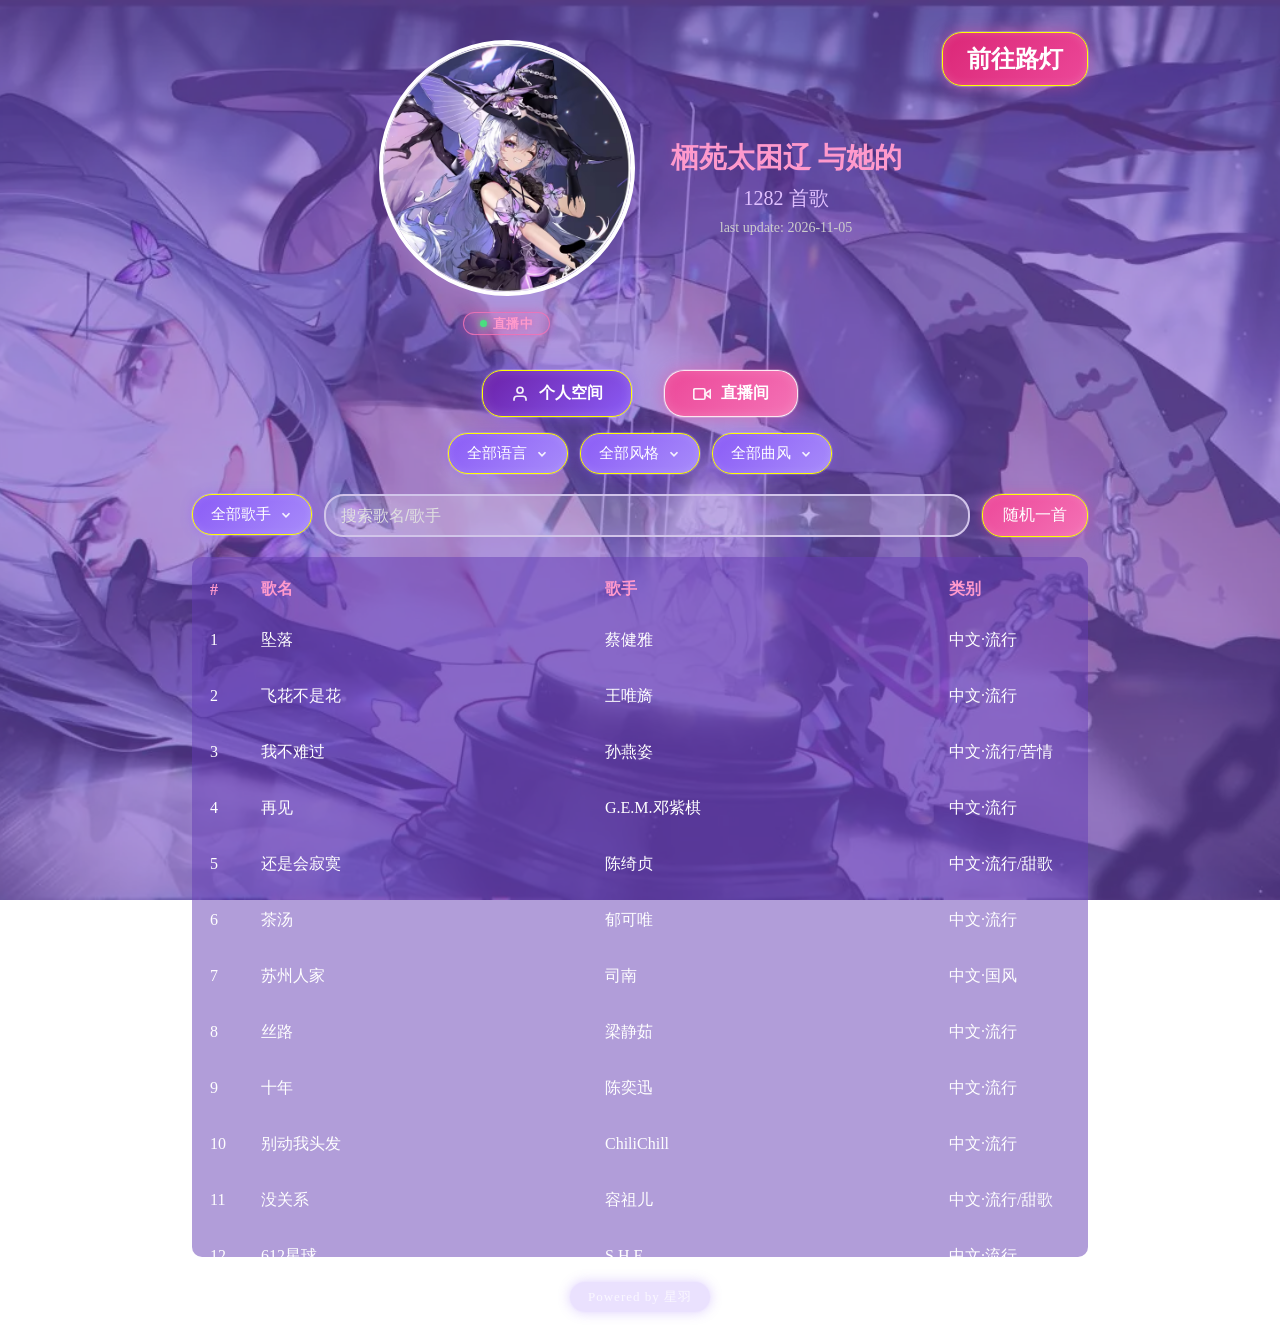
==== commit 56ff51bf: "更新页面最后更新日期2026-11-05" ====
--- a/index.html
+++ b/index.html
@@ -51,7 +51,7 @@
     <div class="header-text-wrap">
         <h1>栖苑太困辽 与她的</h1>
         <p id="song-count">0 首歌</p>
-        <div class="update-info">last update: 2026-10-06</div>
+        <div class="update-info">last update: 2026-11-05</div>
     </div>
     <button class="top-right-btn" onclick="window.open('https://qiyuanyuan.feishu.cn/wiki/ABozwohdai54eWkUhVfc49nLnCe?table=tblAyMnUJgpuWVqp&view=vewXxBNTOK','_blank')">前往路灯</button>
 </div>
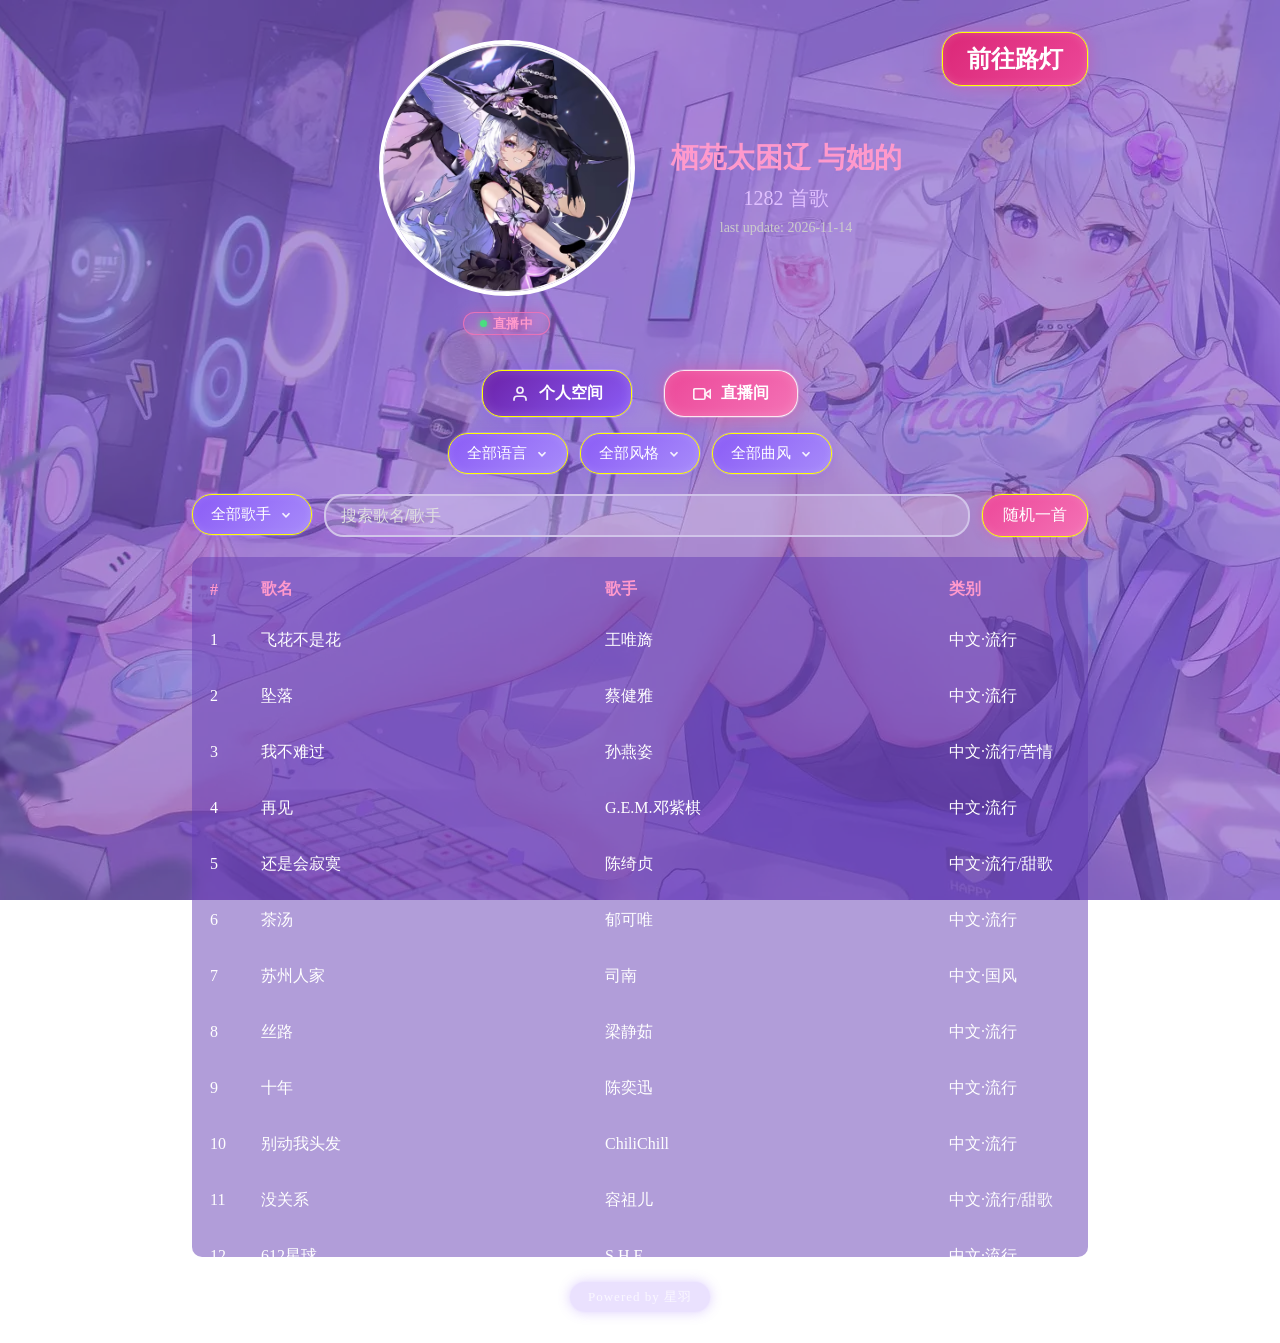
==== commit 2a24d9a0: "更新页面最后更新日期2026-11-14" ====
--- a/index.html
+++ b/index.html
@@ -51,7 +51,7 @@
     <div class="header-text-wrap">
         <h1>栖苑太困辽 与她的</h1>
         <p id="song-count">0 首歌</p>
-        <div class="update-info">last update: 2026-11-05</div>
+        <div class="update-info">last update: 2026-11-14</div>
     </div>
     <button class="top-right-btn" onclick="window.open('https://qiyuanyuan.feishu.cn/wiki/ABozwohdai54eWkUhVfc49nLnCe?table=tblAyMnUJgpuWVqp&view=vewXxBNTOK','_blank')">前往路灯</button>
 </div>
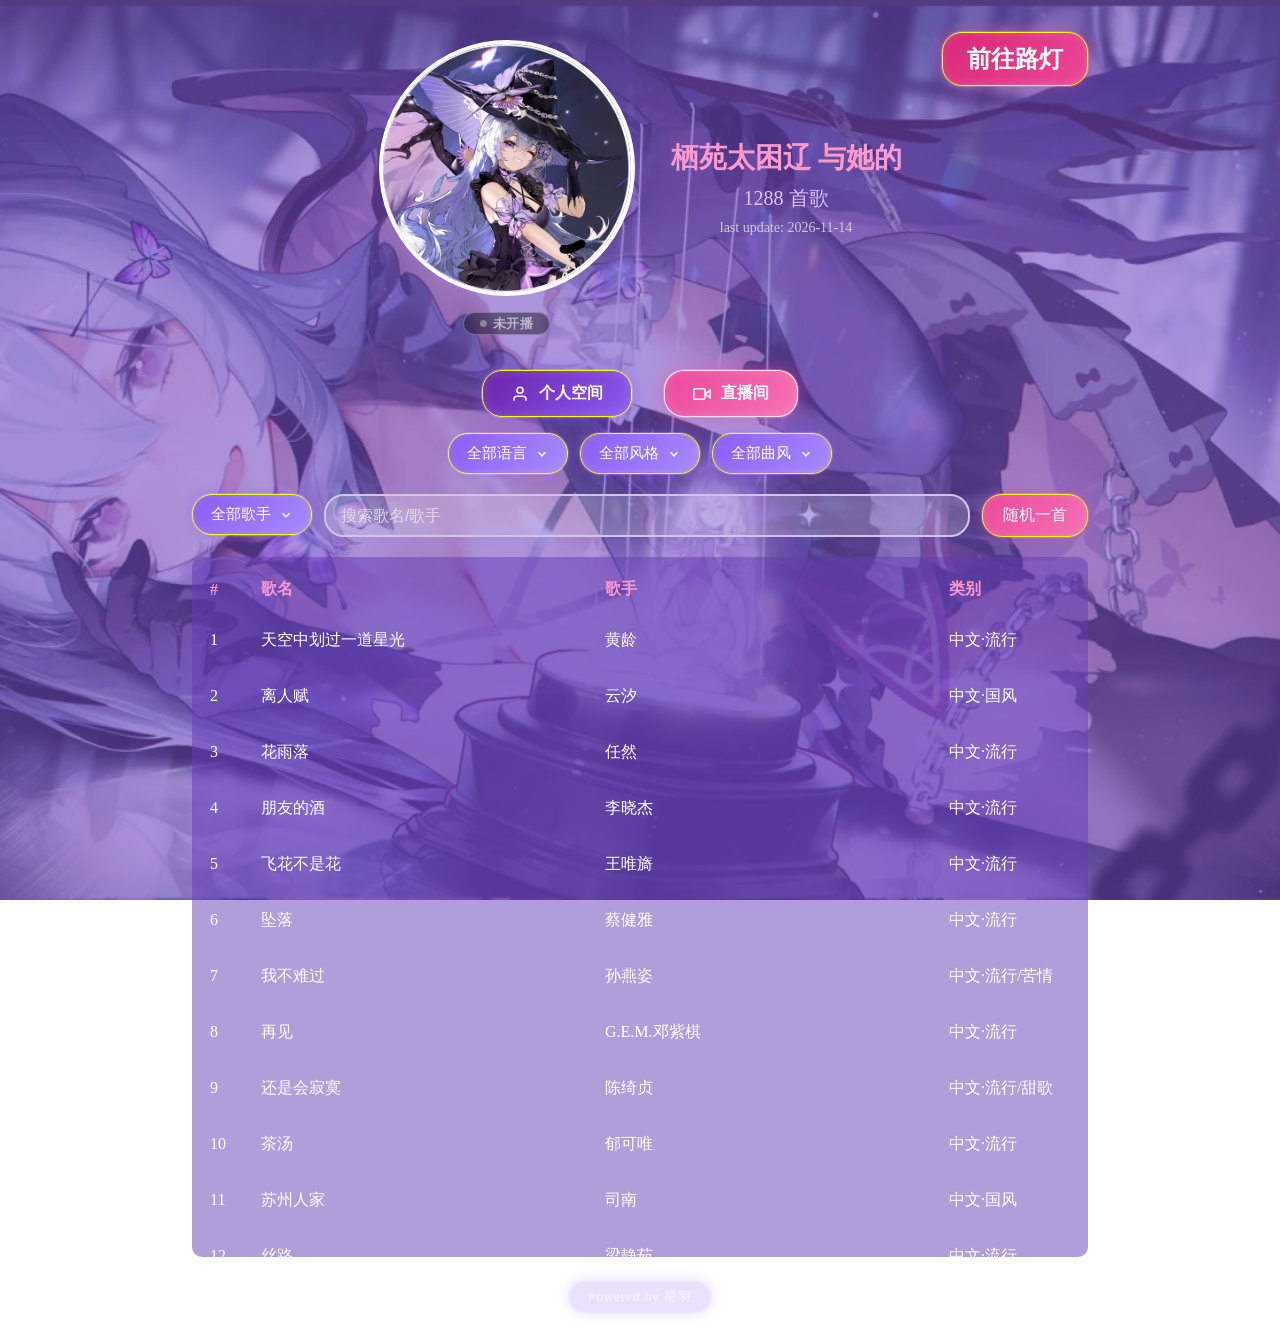
==== commit 1f6d1adf: "歌手筛选下拉框支持输入关键字实时联想（面板搜索框/键盘上下键与回车/Esc分级退出/无匹配提示，移动端防聚焦缩放）" ====
--- a/index.html
+++ b/index.html
@@ -5,7 +5,7 @@
 <meta name="viewport" content="width=device-width, initial-scale=1.0, viewport-fit=cover">
 <title>栖苑歌单</title>
 <link rel="icon" href="./favicon.ico" type="image/x-icon">
-<link rel="stylesheet" href="./style.css?v=21">
+<link rel="stylesheet" href="./style.css?v=22">
 </head>
 <body>
 <!-- 欢迎动画遮罩：进入页面时暗化全屏，表情包+欢迎语弹入渐显，约1.8秒后淡出消失 -->
@@ -118,11 +118,23 @@
 <div class="search-bar">
     <!-- 歌手下拉框：自定义组件（下拉面板滚动条可定制为紫色，动效参考主流现代化下拉框） -->
     <div class="singer-select-wrap" id="singerSelectWrap">
-        <button type="button" class="singer-select" id="singerSelectBtn" aria-haspopup="listbox" aria-expanded="false">
+        <button type="button" class="singer-select" id="singerSelectBtn" aria-haspopup="listbox" aria-expanded="false" aria-controls="singerSelectPanel">
             <span class="singer-select-label" id="singerSelectLabel">全部歌手</span>
             <svg class="singer-select-arrow" viewBox="0 0 24 24" width="14" height="14" fill="none" stroke="#fff" stroke-width="3" aria-hidden="true"><path d="M6 9l6 6 6-6"/></svg>
         </button>
-        <ul class="singer-select-dropdown" id="singerSelectDropdown" role="listbox" hidden></ul>
+        <!-- 下拉面板：顶部搜索框固定，下方选项区独立滚动 -->
+        <div class="singer-select-panel" id="singerSelectPanel" hidden>
+            <div class="singer-search-box">
+                <svg class="singer-search-icon" viewBox="0 0 24 24" width="14" height="14" fill="none" stroke="currentColor" stroke-width="2" stroke-linecap="round" aria-hidden="true">
+                    <circle cx="11" cy="11" r="7"></circle>
+                    <path d="M20 20l-3.5-3.5"></path>
+                </svg>
+                <input type="text" class="singer-search-input" id="singerSearchInput" placeholder="输入歌手名联想" autocomplete="off" spellcheck="false">
+                <button type="button" class="singer-search-clear" id="singerSearchClear" aria-label="清空搜索" hidden>×</button>
+            </div>
+            <ul class="singer-select-dropdown" id="singerSelectDropdown" role="listbox"></ul>
+            <div class="singer-no-result" id="singerNoResult" hidden>没有匹配的歌手</div>
+        </div>
     </div>
     <input class="search-input" placeholder="搜索歌名/歌手">
     <button class="random-btn">随机一首</button>
@@ -136,6 +148,6 @@
 <div class="footer">
     <span class="footer-brand">Powered by 星羽</span>
 </div>
-<script src="./app.js?v=18"></script>
+<script src="./app.js?v=19"></script>
 </body>
 </html>
--- a/style.css
+++ b/style.css
@@ -657,6 +657,105 @@
     font-size: 12px;
     color: #e0c0ff;
 }
+/* ========== 歌手筛选下拉面板：搜索框 + 选项区（输入关键字实时联想） ========== */
+.singer-select-panel {
+    position: absolute;
+    top: calc(100% + 6px);
+    left: 0;
+    z-index: 999;
+    width: 244px;
+    max-width: calc(100vw - 40px);
+    padding: 6px;
+    background: rgba(76, 29, 149, 0.97);
+    border: 1px solid rgba(255, 255, 255, 0.28);
+    border-radius: 12px;
+    box-shadow: 0 8px 24px rgba(0, 0, 0, 0.35), 0 0 14px rgba(139, 92, 246, 0.35);
+    animation: dropdownIn 0.16s ease;
+}
+.singer-select-panel[hidden] {
+    display: none;
+}
+.singer-search-box {
+    display: flex;
+    align-items: center;
+    gap: 6px;
+    padding: 0 8px;
+    margin-bottom: 5px;
+    background: rgba(255, 255, 255, 0.1);
+    border: 1px solid rgba(255, 255, 255, 0.22);
+    border-radius: 8px;
+    transition: border-color 0.18s ease, box-shadow 0.18s ease, background 0.18s ease;
+}
+.singer-search-box:focus-within {
+    background: rgba(255, 255, 255, 0.16);
+    border-color: rgba(255, 255, 255, 0.7);
+    box-shadow: 0 0 10px rgba(139, 92, 246, 0.6);
+}
+.singer-search-icon {
+    flex-shrink: 0;
+    color: rgba(230, 220, 255, 0.6);
+}
+.singer-search-input {
+    flex: 1;
+    min-width: 0;
+    padding: 7px 0;
+    border: none;
+    outline: none;
+    background: transparent;
+    color: #fff;
+    font-size: 13px;
+    font-family: inherit;
+    line-height: 1.4;
+}
+.singer-search-input::placeholder {
+    color: rgba(230, 220, 255, 0.5);
+}
+.singer-search-clear {
+    flex-shrink: 0;
+    display: inline-flex;
+    align-items: center;
+    justify-content: center;
+    width: 18px;
+    height: 18px;
+    padding: 0;
+    border: none;
+    border-radius: 50%;
+    background: rgba(255, 255, 255, 0.18);
+    color: #f3e8ff;
+    font-size: 13px;
+    line-height: 1;
+    cursor: pointer;
+    transition: background 0.15s ease;
+}
+.singer-search-clear:hover {
+    background: rgba(139, 92, 246, 0.75);
+}
+.singer-search-clear[hidden],
+.singer-no-result[hidden] {
+    display: none;
+}
+.singer-no-result {
+    padding: 14px 8px;
+    text-align: center;
+    font-size: 13px;
+    color: rgba(230, 220, 255, 0.65);
+}
+/* 面板内列表：取消绝对定位与自身外框，只保留滚动（滚动条沿用上方紫色样式） */
+.singer-select-panel .singer-select-dropdown {
+    position: static;
+    min-width: 0;
+    max-width: none;
+    max-height: 236px;
+    padding: 0 2px;
+    background: transparent;
+    border: none;
+    box-shadow: none;
+    animation: none;
+}
+/* 键盘上下键高亮项（与鼠标 hover 观感一致） */
+.singer-opt.kb-active {
+    background: rgba(139, 92, 246, 0.45);
+}
 @keyframes dropdownIn {
     from { opacity: 0; transform: translateY(-4px); }
     to   { opacity: 1; transform: translateY(0); }
@@ -1081,6 +1180,9 @@
     .singer-select, .random-btn { padding: 8px 10px; font-size: 12px; }
     .singer-select { max-width: 150px; }
     .singer-select-dropdown { max-width: 220px; }
+    /* 歌手联想搜索：小屏面板收窄，输入框字体 ≥16px 防止 iOS 聚焦缩放 */
+    .singer-select-panel { width: 224px; }
+    .singer-search-input { font-size: 16px; }
     /* 手机端：三个筛选下拉均分一行，避免换行（481-1024px 保持紧凑居中） */
     .filter-select-wrap {
         flex: 1 1 0;
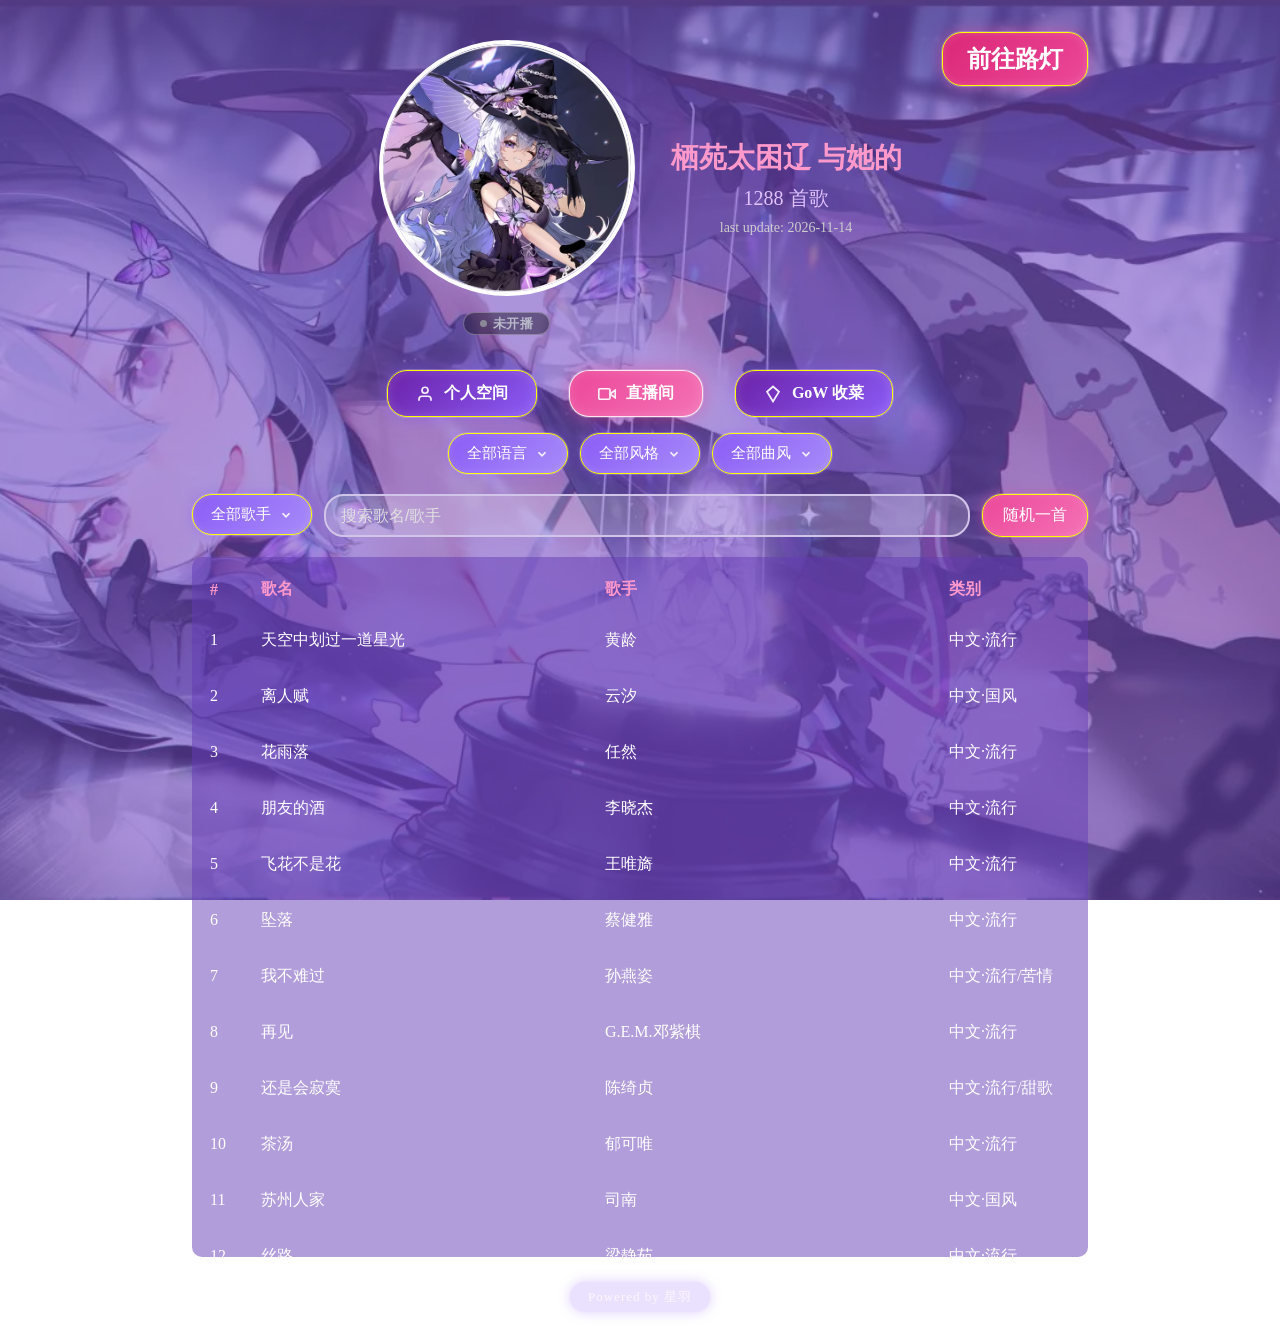
==== commit 2fb47f6a: "feat(gems): 新增 GoW 自动收菜静态页面，入口 /gems/" ====
--- a/index.html
+++ b/index.html
@@ -71,6 +71,12 @@
             <rect x="1" y="5" width="15" height="14" rx="2"></rect>
         </svg>
         直播间
+    </a>
+    <a class="user-link-btn" href="/gems/" target="_blank">
+        <svg class="btn-icon" viewBox="0 0 24 24" fill="none" stroke="currentColor" stroke-width="2">
+            <polygon points="12 2 20 9 12 22 4 9"></polygon>
+        </svg>
+        GoW 收菜
     </a>
 </div>
 
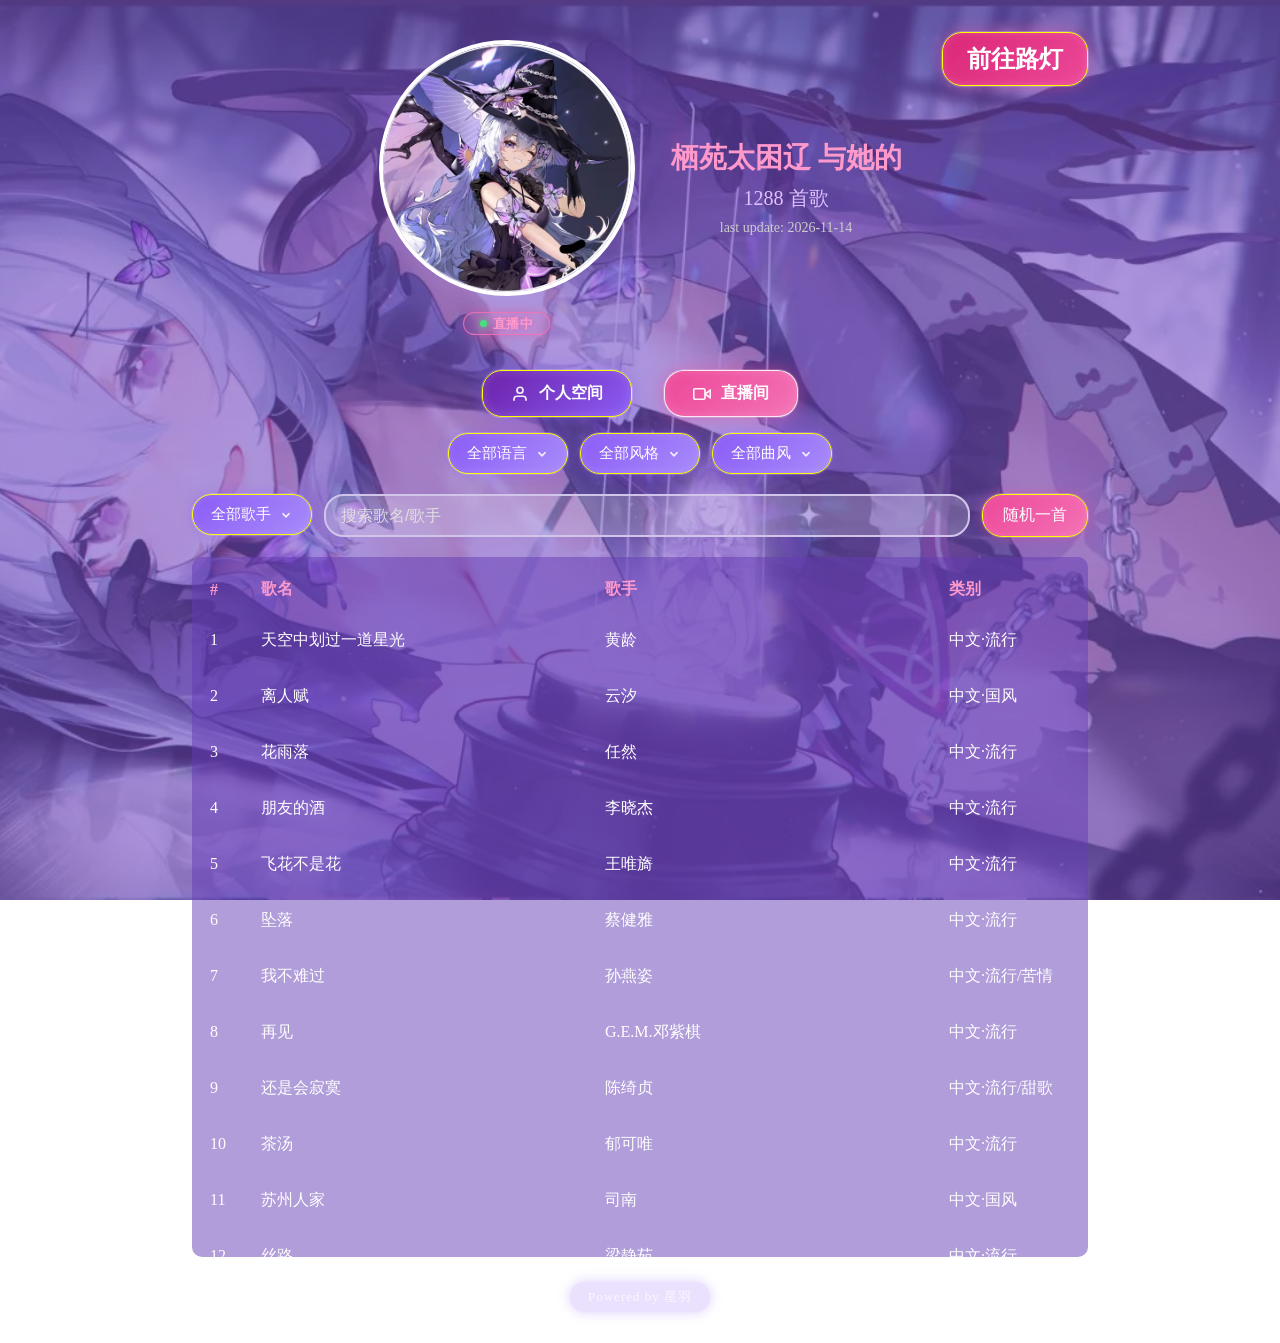
==== commit add164fd: "revert: 撤回歌单主页误加的 GoW 收菜入口链接" ====
--- a/index.html
+++ b/index.html
@@ -71,12 +71,6 @@
             <rect x="1" y="5" width="15" height="14" rx="2"></rect>
         </svg>
         直播间
-    </a>
-    <a class="user-link-btn" href="/gems/" target="_blank">
-        <svg class="btn-icon" viewBox="0 0 24 24" fill="none" stroke="currentColor" stroke-width="2">
-            <polygon points="12 2 20 9 12 22 4 9"></polygon>
-        </svg>
-        GoW 收菜
     </a>
 </div>
 
